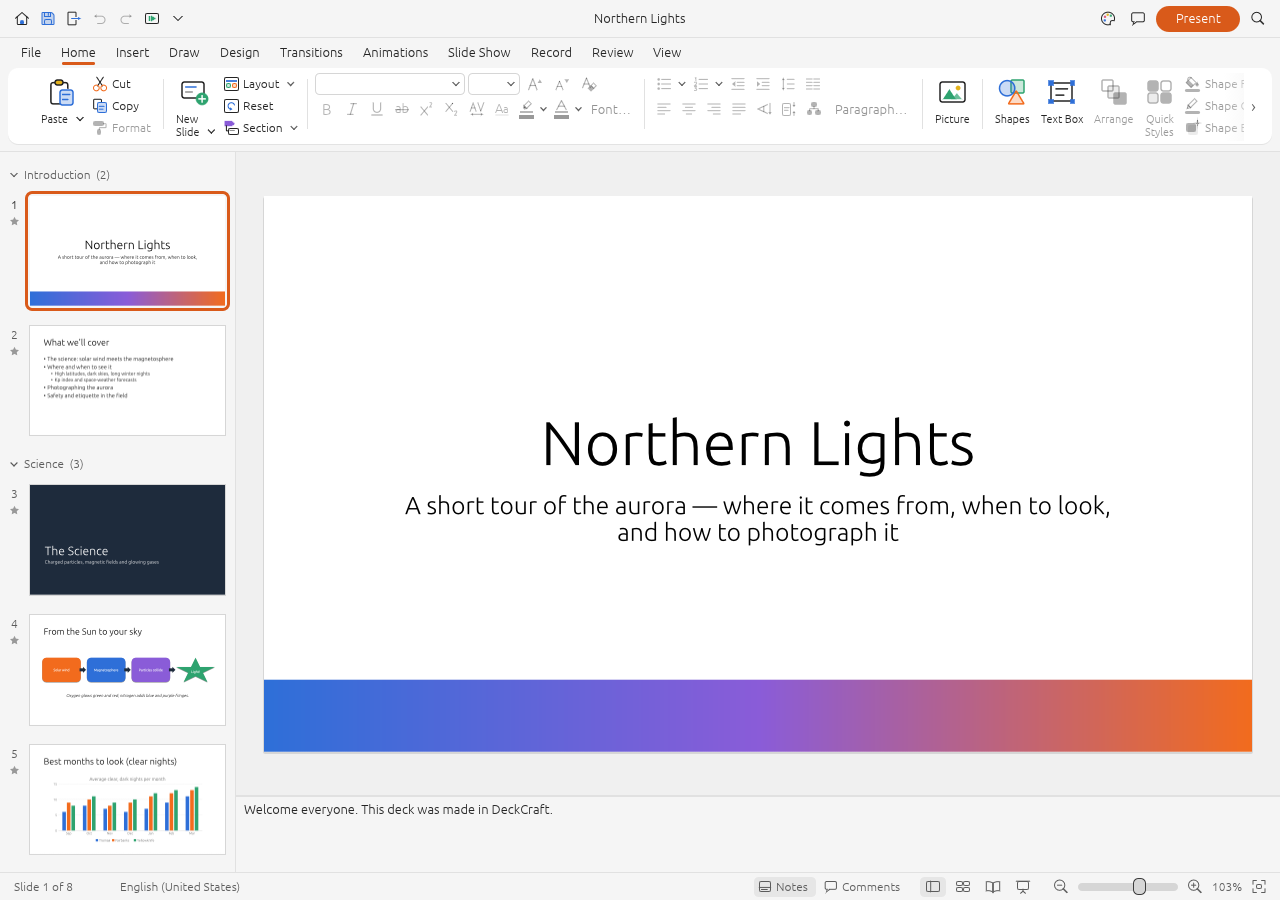
==== deckcraft/index.html @ 2431b0f7 "PdfCraft e DeckCraft compilados e embutidos nas Notas (PDF e apresentações) - pdfcraft/ e deckcraft/" ====
<!DOCTYPE html>
<html lang="en">
<head><script>(function(){var f=window.fetch,P={"deckcraft-web-eae9c7e8d7fd4c68_bg.wasm": 2};window.fetch=function(u){var s=typeof u==="string"?u:(u&&u.url)||"",n=s.split("?")[0].split("/").pop();if(P[n]){return Promise.all(Array.from({length:P[n]},function(_,i){return f(s.replace(n,n+".part"+i)).then(function(r){if(!r.ok)throw new Error("HTTP "+r.status);return r.arrayBuffer();});})).then(function(b){return new Response(new Blob(b),{headers:{"content-type":"application/wasm"}});});}return f.apply(this,arguments);};})();</script>
  <meta charset="utf-8">
  <meta name="viewport" content="width=device-width, initial-scale=1, user-scalable=no">
  <title>DeckCraft</title>
  
<script type="module">
import init, * as bindings from './deckcraft-web-c72ec7b7f1546928.js';
const wasm = await init({ module_or_path: './deckcraft-web-eae9c7e8d7fd4c68_bg.wasm' });


window.wasmBindings = bindings;


dispatchEvent(new CustomEvent("TrunkApplicationStarted", {detail: {wasm}}));

</script>
  <link rel="icon" href="./deckcraft-b8fcbb36ecec0385.ico" integrity="sha384-p+vOsZVOu4zkEhYVpSBm/6gR6LMTZ+hPcuNrzPZ3ScI+zYSqFol3f6oI0WWAjzjB"/>
  <style>
    html, body { margin: 0; padding: 0; width: 100%; height: 100%; overflow: hidden; background: #262626; }
    #deckcraft_canvas { position: absolute; inset: 0; width: 100%; height: 100%; display: block; }
    #deckcraft_loading { position: absolute; inset: 0; display: flex; flex-direction: column; align-items: center; justify-content: center;
      color: #b8b8b8; font: 14px system-ui, sans-serif; pointer-events: none; }
  </style>
<link rel="modulepreload" href="./deckcraft-web-c72ec7b7f1546928.js" crossorigin="anonymous" integrity="sha384-L2+mKMJgRpC8igyjBONSOQH2jz3ePCm+VLjHtU0x9Th7lc6cvIova+2fV5C/9T36"><link rel="modulepreload" href="./snippets/eframe-d31a8450ea12dfc1/inline0.js" crossorigin="anonymous" integrity="sha384-uPZQ72BwgZ4v7Km6+UIFbkDDlt7ShGEsAVEHVN/+wZSGFhItJZB83iKMFQXauTSs"></head>
<body>
  <canvas id="deckcraft_canvas"></canvas>
  <div id="deckcraft_loading">Loading DeckCraft&hellip;</div>
</body>
</html>
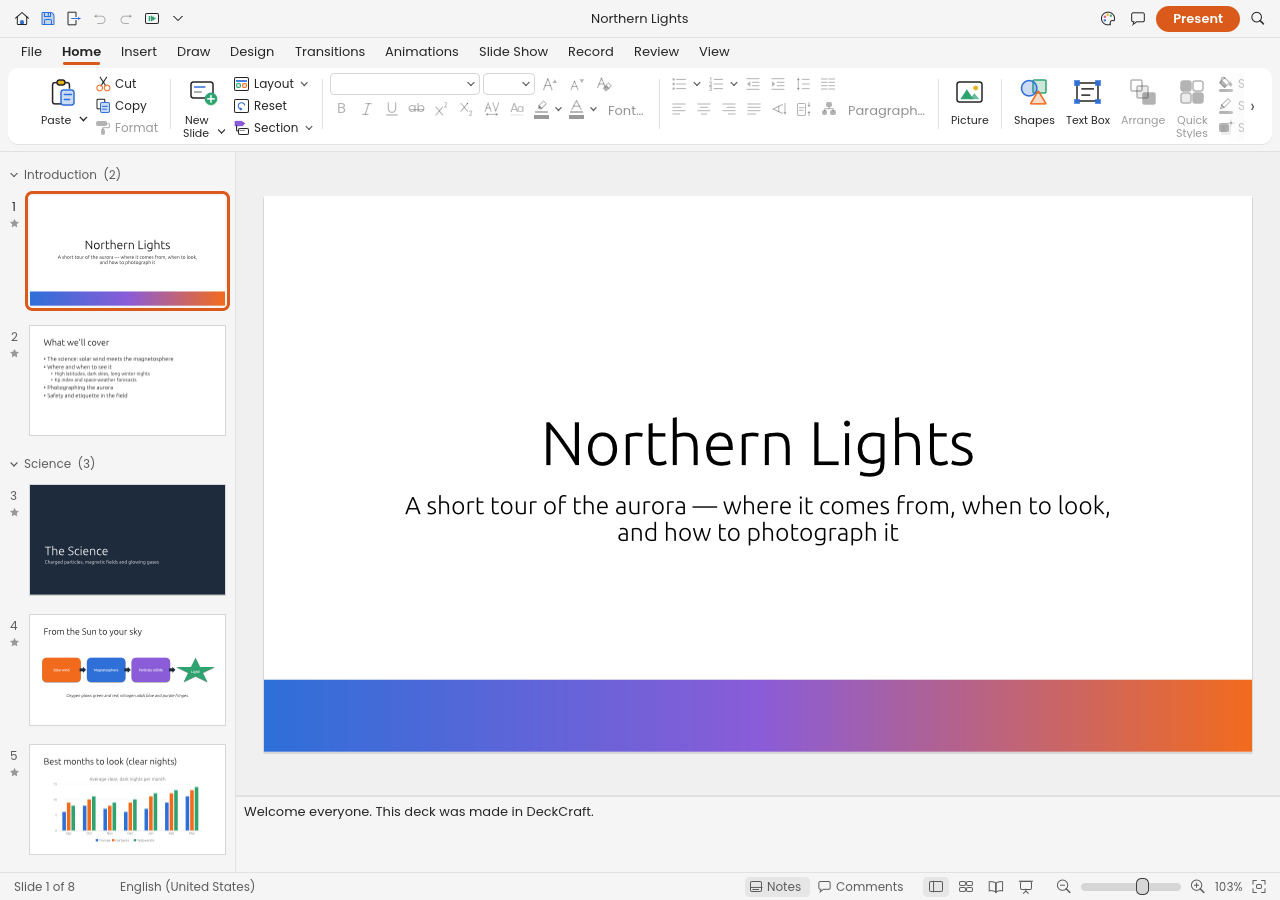
==== commit 979d4a17: "Locais pré-salvos, Não fiz e Pendentes, formulário mais direto e Poppins nos apps embutidos - Locais" ====
--- a/deckcraft/index.html
+++ b/deckcraft/index.html
@@ -1,13 +1,13 @@
 <!DOCTYPE html>
 <html lang="en">
-<head><script>(function(){var f=window.fetch,P={"deckcraft-web-eae9c7e8d7fd4c68_bg.wasm": 2};window.fetch=function(u){var s=typeof u==="string"?u:(u&&u.url)||"",n=s.split("?")[0].split("/").pop();if(P[n]){return Promise.all(Array.from({length:P[n]},function(_,i){return f(s.replace(n,n+".part"+i)).then(function(r){if(!r.ok)throw new Error("HTTP "+r.status);return r.arrayBuffer();});})).then(function(b){return new Response(new Blob(b),{headers:{"content-type":"application/wasm"}});});}return f.apply(this,arguments);};})();</script>
+<head><script>(function(){var f=window.fetch,P={"deckcraft-web-1b5014290c7732f7_bg.wasm": 2};window.fetch=function(u){var s=typeof u==="string"?u:(u&&u.url)||"",n=s.split("?")[0].split("/").pop();if(P[n]){return Promise.all(Array.from({length:P[n]},function(_,i){return f(s.replace(n,n+".part"+i)).then(function(r){if(!r.ok)throw new Error("HTTP "+r.status);return r.arrayBuffer();});})).then(function(b){return new Response(new Blob(b),{headers:{"content-type":"application/wasm"}});});}return f.apply(this,arguments);};})();</script>
   <meta charset="utf-8">
   <meta name="viewport" content="width=device-width, initial-scale=1, user-scalable=no">
   <title>DeckCraft</title>
   
 <script type="module">
 import init, * as bindings from './deckcraft-web-c72ec7b7f1546928.js';
-const wasm = await init({ module_or_path: './deckcraft-web-eae9c7e8d7fd4c68_bg.wasm' });
+const wasm = await init({ module_or_path: './deckcraft-web-1b5014290c7732f7_bg.wasm' });
 
 
 window.wasmBindings = bindings;
